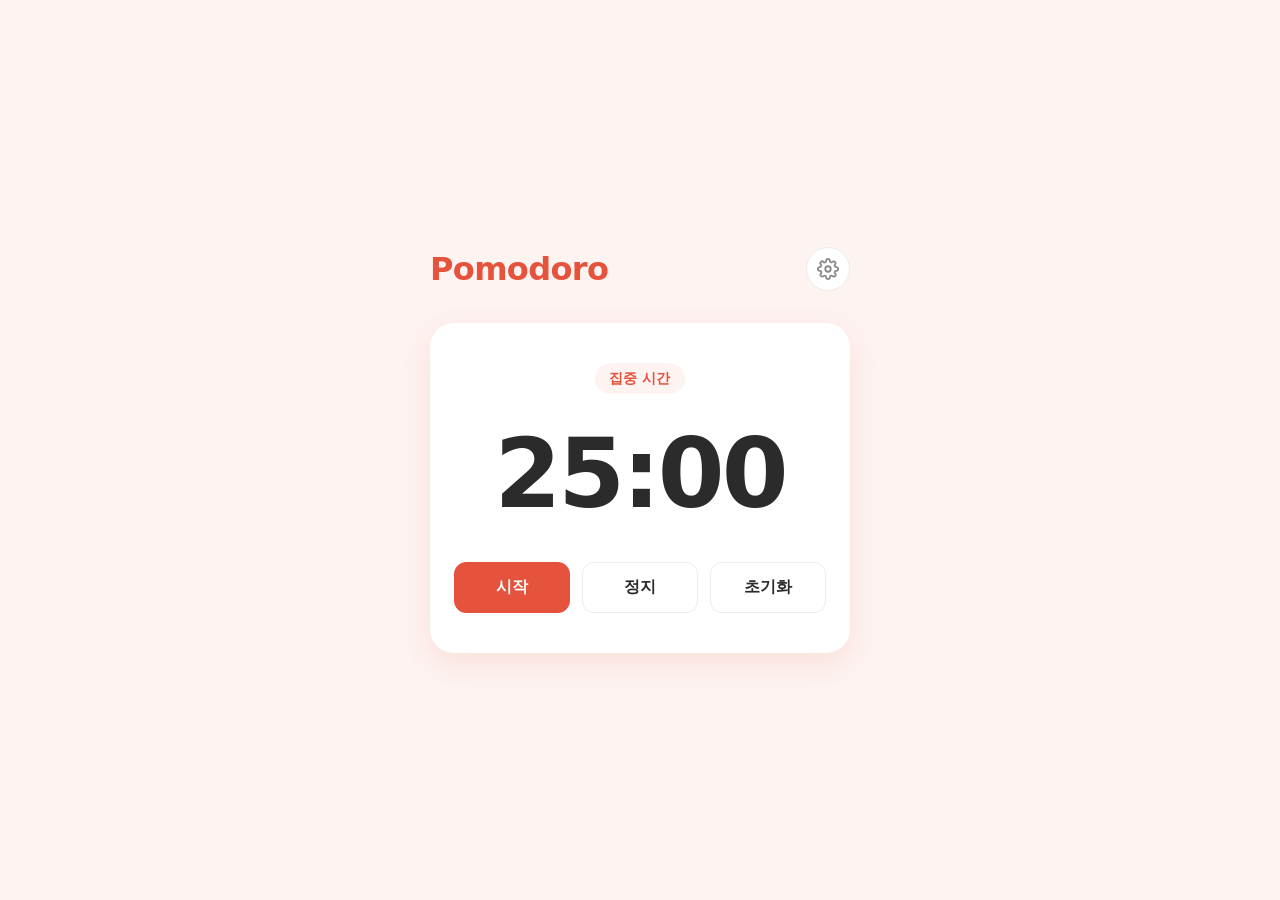
==== index.html @ 63d76e9e "INIT" ====
<!DOCTYPE html>
<html lang="ko">
<head>
  <meta charset="UTF-8" />
  <meta name="viewport" content="width=device-width, initial-scale=1.0" />
  <title>Pomodoro</title>
  <link rel="stylesheet" href="index.css" />
</head>
<body>
  <header class="header">
    <h1 class="title">Pomodoro</h1>
    <a href="settings.html" class="btn-settings" aria-label="설정">
      <svg viewBox="0 0 24 24" width="22" height="22" fill="none" stroke="currentColor" stroke-width="2" stroke-linecap="round" stroke-linejoin="round" aria-hidden="true">
        <circle cx="12" cy="12" r="3"></circle>
        <path d="M19.4 15a1.65 1.65 0 0 0 .33 1.82l.06.06a2 2 0 1 1-2.83 2.83l-.06-.06a1.65 1.65 0 0 0-1.82-.33 1.65 1.65 0 0 0-1 1.51V21a2 2 0 1 1-4 0v-.09A1.65 1.65 0 0 0 9 19.4a1.65 1.65 0 0 0-1.82.33l-.06.06a2 2 0 1 1-2.83-2.83l.06-.06A1.65 1.65 0 0 0 4.68 15a1.65 1.65 0 0 0-1.51-1H3a2 2 0 1 1 0-4h.09A1.65 1.65 0 0 0 4.6 9a1.65 1.65 0 0 0-.33-1.82l-.06-.06a2 2 0 1 1 2.83-2.83l.06.06A1.65 1.65 0 0 0 9 4.68a1.65 1.65 0 0 0 1-1.51V3a2 2 0 1 1 4 0v.09a1.65 1.65 0 0 0 1 1.51 1.65 1.65 0 0 0 1.82-.33l.06-.06a2 2 0 1 1 2.83 2.83l-.06.06A1.65 1.65 0 0 0 19.4 9a1.65 1.65 0 0 0 1.51 1H21a2 2 0 1 1 0 4h-.09a1.65 1.65 0 0 0-1.51 1z"></path>
      </svg>
    </a>
  </header>

  <main class="timer-card">
    <p class="mode">집중 시간</p>
    <div class="time" role="timer" aria-live="polite">25:00</div>

    <div class="controls">
      <button type="button" class="btn btn-start">시작</button>
      <button type="button" class="btn btn-pause">정지</button>
      <button type="button" class="btn btn-reset">초기화</button>
    </div>
  </main>

  <script src="index.js"></script>
</body>
</html>
---- index.css ----
:root {
  --bg: #fdf3f1;
  --card: #ffffff;
  --primary: #e5533d;
  --primary-dark: #c8412d;
  --text: #2b2b2b;
  --muted: #8a8a8a;
  --border: #ececec;
  --shadow: 0 10px 30px rgba(229, 83, 61, 0.12);
}

* {
  box-sizing: border-box;
  margin: 0;
  padding: 0;
}

body {
  min-height: 100vh;
  display: flex;
  flex-direction: column;
  align-items: center;
  justify-content: center;
  gap: 32px;
  padding: 24px 16px;
  background: var(--bg);
  color: var(--text);
  font-family: "Pretendard", "Apple SD Gothic Neo", "Malgun Gothic", system-ui, sans-serif;
}

/* 헤더 */
.header {
  width: 100%;
  max-width: 420px;
  display: flex;
  align-items: center;
  justify-content: space-between;
}

.title {
  font-size: 2rem;
  font-weight: 800;
  color: var(--primary);
  letter-spacing: -0.02em;
}

.btn-settings {
  display: grid;
  place-items: center;
  width: 44px;
  height: 44px;
  border: 1px solid var(--border);
  border-radius: 50%;
  background: var(--card);
  color: var(--muted);
  cursor: pointer;
  transition: color 0.2s, transform 0.3s;
}

.btn-settings:hover {
  color: var(--primary);
  transform: rotate(45deg);
}

/* 타이머 카드 */
.timer-card {
  width: 100%;
  max-width: 420px;
  padding: 40px 24px;
  background: var(--card);
  border-radius: 24px;
  box-shadow: var(--shadow);
  text-align: center;
}

.mode {
  display: inline-block;
  padding: 6px 14px;
  border-radius: 999px;
  background: var(--bg);
  color: var(--primary);
  font-size: 0.9rem;
  font-weight: 600;
}

.time {
  margin: 24px 0 32px;
  font-size: clamp(4rem, 18vw, 6rem);
  font-weight: 700;
  font-variant-numeric: tabular-nums;
  letter-spacing: -0.03em;
}

/* 버튼 */
.controls {
  display: flex;
  gap: 12px;
  justify-content: center;
}

.btn {
  flex: 1;
  max-width: 120px;
  padding: 14px 0;
  border: 1px solid var(--border);
  border-radius: 12px;
  background: var(--card);
  color: var(--text);
  font-size: 1rem;
  font-weight: 600;
  cursor: pointer;
  transition: background 0.2s, color 0.2s, border-color 0.2s;
}

.btn:hover {
  border-color: var(--primary);
  color: var(--primary);
}

.btn-start {
  background: var(--primary);
  border-color: var(--primary);
  color: #fff;
}

.btn-start:hover {
  background: var(--primary-dark);
  border-color: var(--primary-dark);
  color: #fff;
}
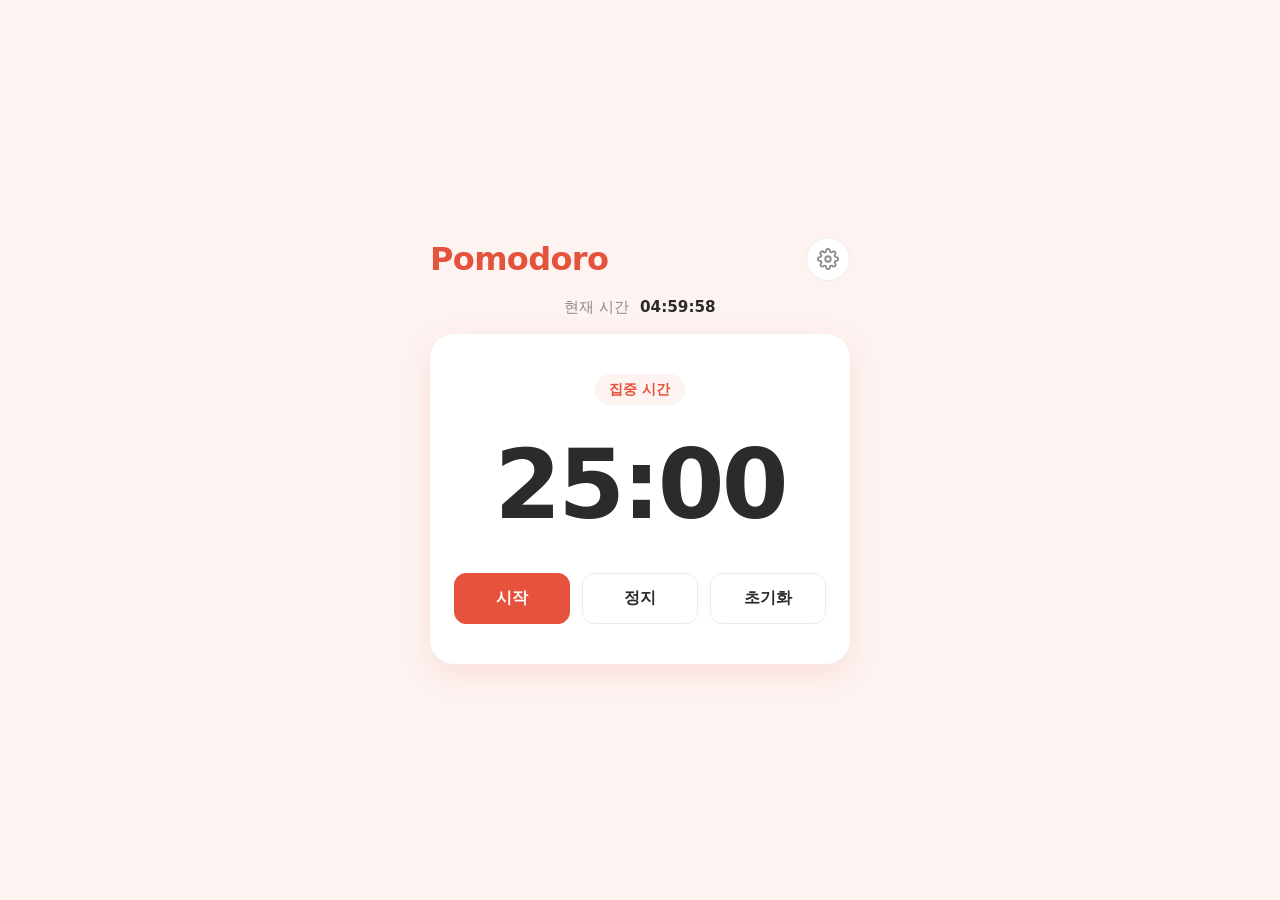
==== commit 3a9381ab: "클로드 권한설정 + 현재시간 기능추가" ====
--- a/index.html
+++ b/index.html
@@ -17,6 +17,8 @@
     </a>
   </header>
 
+  <p class="clock">현재 시간 <time class="clock-time">--:--:--</time></p>
+
   <main class="timer-card">
     <p class="mode">집중 시간</p>
     <div class="time" role="timer" aria-live="polite">25:00</div>
--- a/index.css
+++ b/index.css
@@ -60,6 +60,20 @@
 .btn-settings:hover {
   color: var(--primary);
   transform: rotate(45deg);
+}
+
+/* 현재 시간 */
+.clock {
+  color: var(--muted);
+  font-size: 0.95rem;
+  margin: -16px 0;
+}
+
+.clock-time {
+  margin-left: 6px;
+  color: var(--text);
+  font-weight: 600;
+  font-variant-numeric: tabular-nums;
 }
 
 /* 타이머 카드 */
